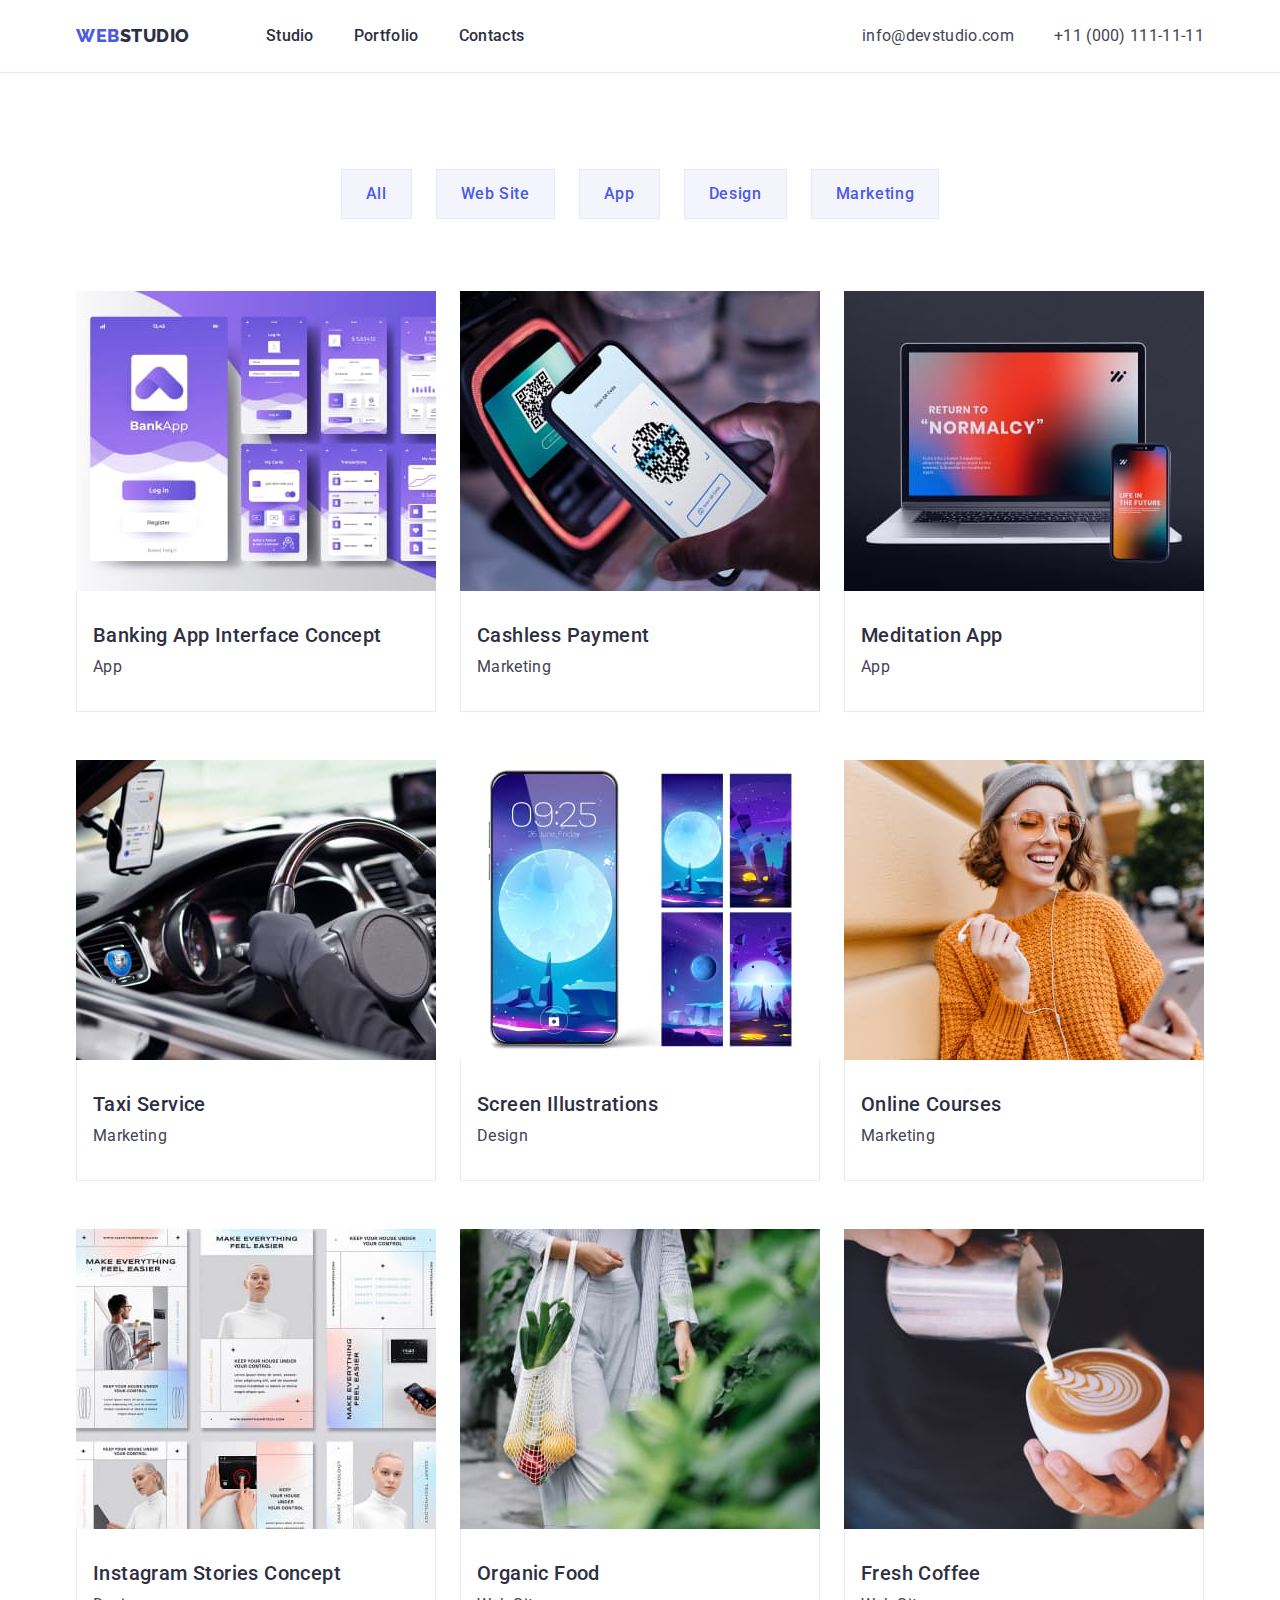
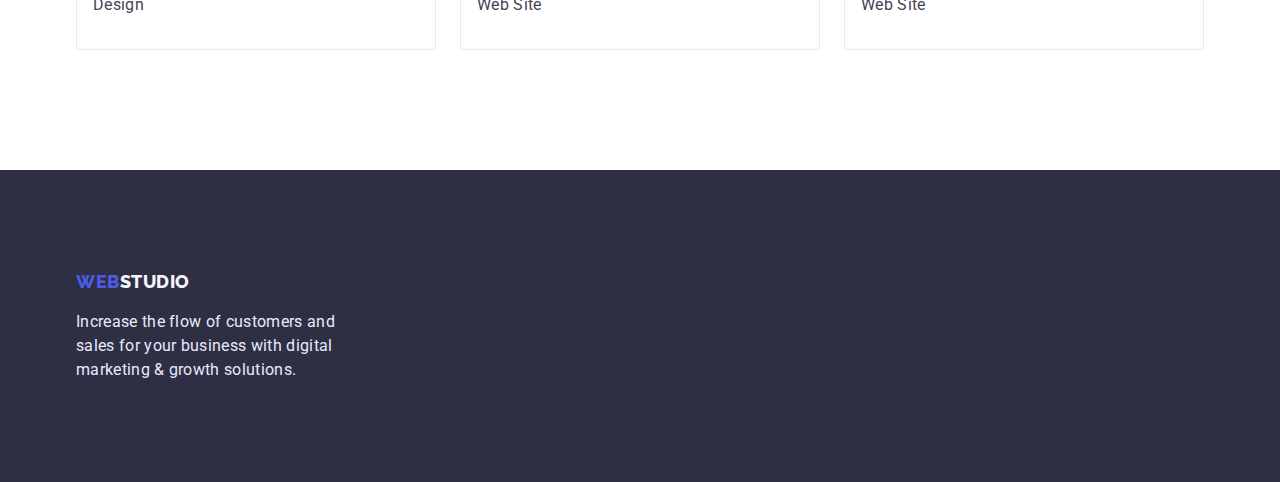
==== portfolio.html @ 7dfb2fb6 "Initial commit" ====
<!DOCTYPE html>
<html lang="en">

<head>
    <meta charset="UTF-8" />
    <meta http-equiv="X-UA-Compatible" content="IE=edge" />
    <meta name="viewport" content="width=device-width, initial-scale=1.0" />
    <title>Portfolio</title>
    <link rel="preconnect" href="https://fonts.googleapis.com" />
    <link rel="preconnect" href="https://fonts.gstatic.com" crossorigin />
    <link
        href="https://fonts.googleapis.com/css2?family=Raleway:wght@800&family=Roboto:wght@400;500;700;900&display=swap"
        rel="stylesheet" />
<link rel="stylesheet" href="https://cdnjs.cloudflare.com/ajax/libs/modern-normalize/1.0.0/modern-normalize.min.css" />
<link rel="stylesheet" href="./css/styles.css" />
</head>

<body class="body">

    <!--Header-->

<header class="header">
    <div class="header-container container">
        <nav class="header-nav">
            <a class="logo link" href="./index.html">Web<span class="header-logo">Studio</span></a>
            <ul class="header-list list">
    
                <li class="header-item">
                    <a class="header-link link" href="./index.html">Studio</a>
                </li>
                <li class="header-item">
                    <a class="header-link link" href="./portfolio.html">Portfolio</a>
                </li>
                <li class="header-item">
                    <a class="header-link link" href="">Contacts</a>
                </li>
    
            </ul>
        </nav>
        <address class="address">
            <ul class="address-list list">
                <li><a class="address-mail link" href="milto:info@devstudio.com">info@devstudio.com</a></li>
                <li><a class="address-mail link" href="tel:+110001111111">+11 (000) 111-11-11</a></li>
            </ul>
        </address>
    </div>
</header>

<!--Main-->

 <main>

    <!--Filters-->

    <section class="hero-none">
        <div class="portfolio-container container">
            <h1 hidden class="hidden">buttos</h1>
            <ul class="hero-list list">
                    <li class="hero-btn">
                        <button class="hero-btn-list button" type="button">All</button>
                    </li>
                    <li class="hero-btn">
                        <button class="hero-btn-list button" type="button">Web Site</button>
                    </li>
                    <li class="hero-btn">
                        <button class="hero-btn-list button" type="button">App</button>
                    </li>
                    <li class="hero-btn">
                        <button class="hero-btn-list button" type="button">Design</button>
                    </li>
                    <li class="hero-btn">
                        <button class="hero-btn-list button" type="button">Marketing</button>
                    </li>
                </ul>
                <ul class="title-list list">
                    <li class="title-item">
                        <a class="link" href=""><img class="title-img" src="./images/app-img-1.jpg" alt="app" width="360" height="300" />
                         <div class="title-img-text"> 
                              <h2 class="title-about">Banking App Interface Concept</h2>
                            <p class="title-text">App</p>
                        </div>
                        </a>
                    </li>
                    <li class="title-item">
                        <a class="link" href=""><img class="title-img" src="./images/marketing-img-1.jpg" alt="apps" width="360" height="300" />
                            <div class="title-img-text">
                                 <h2 class="title-about">Cashless Payment</h2>
                                <p class="title-text">Marketing</p>
                            </div>
                           
                        </a>
                    </li>
                    <li class="title-item">
                        <a class="link" href=""><img class="title-img" src="./images/app-img-2.jpg" alt="apps" width="360" height="300" />
                          <div class="title-img-text">
                            <h2 class="title-about">Meditation App</h2>
                            <p class="title-text">App</p>
                          </div>
                        </a>
                    </li>              
                    <li class="title-item">
                        <a class="link" href="">
                            <img class="title-img" src="./images/marketing-img-2.jpg" alt="marketing" width="360" height="300" />
                           <div class="title-img-text">
                            <h2 class="title-about">Taxi Service</h2>
                            <p class="title-text">Marketing</p>
                           </div>
                        </a>
                    </li>
                    <li class="title-item">
                        <a class="link" href="">
                            <img class="title-img" src="./images/design-img-1.jpg" alt="marketing" width="360" height="300" />
                         <div class="title-img-text">
                            <h2 class="title-about">Screen Illustrations</h2>
                            <p class="title-text">Design</p>
                         </div>
                        </a>
                    </li>
                    <li class="title-item">
                        <a class="link" href=""><img class="title-img" src="./images/marketing-img-3.jpg" alt="marketing" width="360" height="300" />
                           <div class="title-img-text">
                            <h2 class="title-about">Online Courses</h2>
                            <p class="title-text">Marketing</p>
                           </div>
                        </a>
                    </li>
                    <li class="title-item">
                        <a class="link" href=""><img class="title-img" src="./images/design-img-2.jpg" alt="sites" width="360" height="300" />
                      <div class="title-img-text">
                        <h2 class="title-about">Instagram Stories Concept</h2>
                        <p class="title-text">Design</p>
                      </div>
                        </a>
                    </li>
                    <li class="title-item">
                        <a class="link" href=""><img class="title-img" src="./images/site-img-1.jpg" alt="sites" width="360" height="300" />
                     <div class="title-img-text">
                        <h2 class="title-about">Organic Food</h2>
                        <p class="title-text">Web Site</p>
                     </div>
                        </a>
                    </li>
                    <li class="title-item">
                        <a class="link" href=""><img class="title-img" src="./images/site-img-2.jpg" alt="sites" width="360" height="300" />
                            <div class="title-img-text">
                                <h2 class="title-about">Fresh Coffee</h2>
                            <p class="title-text">Web Site</p>
                            </div>
                        </a>
                    </li>
                </ul>
        </div>
     </section>
</main>
    <footer class="footer">
        <div class="container">
          <div class="footer-container">
            <a class="logo link" href="./index.html">Web<span class="footer-logo">Studio</span></a>
            <p class="footer-text">Increase the flow of customers and sales for your business with digital marketing & growth solutions.
            </p>
           </div> 
        </div>
    </footer>
</body>

</html>
---- css/styles.css ----
body {
    font-family: 'Roboto', sans-serif;
    color: var(--address-title-color);
}
:root {
    --main-title-color: #ffffff;
    --second-title-color: #2E2F42;
    --address-title-color: #434455;
    --paragraph-title-font-family: 'Roboto', sans-serif;
    --color-cloud: #f4f4fd;
    --color-ocean: #404bbf;
    --color-iris: #4d5ae5;
    --color-grey: #2e2f42;
    --color-cornflower: #e7e9fc;
}

p,
h1,
h2,
h3,
h4,
h5,
h6 {
  margin: 0;
}

ul {
    padding-left: 0;
    margin: 0;
  }

button {
    cursor: pointer;
  }
  
address {
    font-style: normal;
  }

.container {
    width: 1158px;
    padding-left: 15px;
    padding-right: 15px;
    margin-left: auto;
    margin-right: auto;
    }  

img{
    display: block;
}

.link {
    text-decoration: none;
}
.list {
    list-style: none;
}

/*------------- logo ---------------*/

.logo {
    font-weight: 800;
    font-family: 'Raleway', sans-serif;
    font-size: 18px;
    line-height: 1.17;
    letter-spacing: 0.03em;
    text-transform: uppercase;
    color: var(--color-iris); 
}

.header-logo {
    font-weight: 800;
    font-size: 18px;
    line-height: 1.33;
    letter-spacing: 0.03em;
    text-transform: uppercase;
    color: var(--color-grey);
    margin-right: 76px;
}

.address {
    font-style: normal
}

.address-list {
    display: flex;
    gap: 40px;  
}

/*------------- header ---------------*/

.header-list {
    display: flex;
    align-items: center;
    gap: 40px;
  }

.header-nav {
    display: flex;
    margin-right: auto;
}  
.header {
    border-bottom: 1px solid var(--color-cornflower);
}

.header-container {
    padding-top: 24px;
    padding-bottom: 24px;
    display: flex;
    align-items: center;
    background-color:var(--main-title-color);
  }

.header-link {
    font-weight: 500;
    font-size: 16px;
    line-height: 1.5;
    letter-spacing: 0.02em;
    color: var(--color-grey);
    
}

.header-link:is(:hover,
:focus, :active) {
    color: var(--color-ocean);
}

.address-mail:is(:hover,
    :focus, :active) {
    color: var(--color-ocean);
}

.address-mail {
        font-weight: 400;
        font-size: 16px;
        line-height: 1.5;
        letter-spacing: 0.02em;
        color: var(--address-title-color);
}

.header-logo {
font-family: 'Raleway', sans-serif;
}
/*------------- solutios ---------------*/
.hero {
    padding-top: 188px;
    padding-bottom: 188px;
}

.hero-container {
    margin: 0px auto;
  }



.solutions-list {
    display: flex;
    gap: 24px;
}  

.solutions-item {
    width: calc((100%-72px) / 4);
}


    


.hero-title {
    font-weight: 700;
        font-size: 56px;
        line-height: 1.07;
        text-align: center;
        letter-spacing: 0.02em;
        color: var(--main-title-color);
        max-width: 496px;
        margin-left: auto;
        margin-right: auto;
        margin-bottom: 48px;
}
.hero-button {
    min-width: 169px;
    height: 56px;
    font-family: inherit;
    font-weight: 500;
    font-size: 16px;
    line-height: 1.5;   
    display: block;    
    letter-spacing: 0.04em;
    color: var(--main-title-color);
    cursor: pointer;
    background: var(--color-iris);
    box-shadow: 0px 4px 4px rgba(0, 0, 0, 0.15);
    border-radius: 4px;
    border: none;
    margin: 0 auto;   
}

.button:is(:hover, :focus, :active) {
    color: var(--main-title-color);
    background: var(--color-ocean);
}

.hero-none {
    padding-top: 96px;
    padding-bottom: 120px;
}
 
.hero-btn-list {
    ont-family: var(--paragraph-title-font-family);
    font-style: normal;
    font-weight: 500;
    font-size: 16px;
    line-height: 1.5;
    display: flex;
    align-items: center;
    text-align: center;
    letter-spacing: 0.04em;
    color: var(--color-iris);
    background: var(--color-cloud);
    cursor: pointer;
    display: flex;
    flex-direction: row;
    justify-content: center;
    align-items: center;
    padding: 12px 24px;
    border: 1px solid var(--color-cornflower);
}

.hero{
    background-color: var(--color-grey);
}

.solutions {
    padding-top: 120px;
    padding-bottom: 120px;
}

.solutions-item-text {
    font-weight: 500;
        font-size: 20px;
        line-height: 1.2;
        letter-spacing: 0.02em;
        color: var(--color-grey);
        margin-bottom: 8px;
}

.solutions-text {
    font-weight: 400;
        font-size: 16px;
        line-height: 1.5;
        letter-spacing: 0.02em;
        color: var(--address-title-color);
}
/*------------- doing ---------------*/
.doing {
    padding-bottom: 120px;
}
.doing-list {
    display: flex;
    gap: 24px;
}

.doing-titel {
    font-weight: 700;
        font-size: 36px;
        line-height: 1.11;
       text-align: center;
        letter-spacing: 0.02em;
        text-transform: capitalize;
        color: var(--color-grey);
        margin-bottom: 72px;
}
/*------------- team ---------------*/

.team {
    padding-top: 120px;
    padding-bottom: 170px;
    background-color: var(--color-cloud);
}

.team-title {
    font-weight: 700;
    font-size: 36px;
    line-height: 1.11;
    text-align: center;
    letter-spacing: 0.02em;
    text-transform: capitalize;
    color: var(--color-grey);
    margin-bottom: 72px;
}

.team-list {
    display: flex;
    gap: 24px;
}

.team-text {
    padding-top: 32px;
    padding-bottom: 32px;
    background-color: var(--main-title-color);
}

.team-item-titel {
    font-weight: 500;
        font-size: 20px;
        line-height: 1.2;
        text-align: center;
        letter-spacing: 0.02em;
        color: var(--color-grey);
        margin-bottom: 8px;
}

.team-item-text {font-weight: 400;
    font-size: 16px;
    line-height: 1.5;
    text-align: center;
    letter-spacing: 0.02em;
    color: var(--address-title-color);
}


/*------------- title ---------------*/


.title-img-text {
    background-color: var(--main-title-color);
    border-left: 1px solid var(--color-cornflower); 
    border-right: 1px solid var(--color-cornflower); 
    border-bottom: 1px solid var(--color-cornflower);
    padding-top: 32px;
    padding-bottom: 32px;
    padding-left: 16px;
    padding-right: 16px;
}

.title-img {
    width: 360px;
    height: 300px;
    left: 0px;
    top: 0px;
    background: linear-gradient(
        0deg,
        rgba(77, 90, 229, 0.1),
        rgba(77, 90, 229, 0.1)
      ),
      url(4074365.jpg);
    background-blend-mode: soft-light, normal;
    mix-blend-mode: normal;
    }
  

.portfolio-container {
    
  } 

.title-about {
    font-weight: 500;
    font-size: 20px;
    line-height: 1.2;
    letter-spacing: 0.02em;
    color: var(--color-grey);
    margin-bottom: 8px;
    
}

.title-text {
    font-weight: 400;
    font-size: 16px;
    line-height: 1.5;
    letter-spacing: 0.02em;
    color: var(--address-title-color);
}

.title-item {
    width: calc((100% - 48px) / 3);
}

.title-list {
  display: flex;
  flex-wrap: wrap;
  gap: 48px 24px;
}


/*------------- filters---------------*/
.hero-list {
  margin-bottom: 72px;
  display: flex;
  justify-content: center;
  gap: 24px;
}

.hidden {
    margin: 0 auto;
}
/*------------- footer ---------------*/

.footer-container {
    max-width: 264px;
}


.footer-logo {
    font-weight: 800;
    font-size: 18px;
    line-height: 1.33;
    letter-spacing: 0.03em;
    text-transform: uppercase;
    color: var(--color-cloud);
}

.footer-text {
    font-weight: 400;
    font-size: 16px;
    line-height: 1.5;
    letter-spacing: 0.02em;
    color: var(--color-cornflower);
    margin-top: 16px;
}

.footer {
    padding-top: 100px;
    padding-bottom: 100px;
    background-color: var(--color-grey);
}
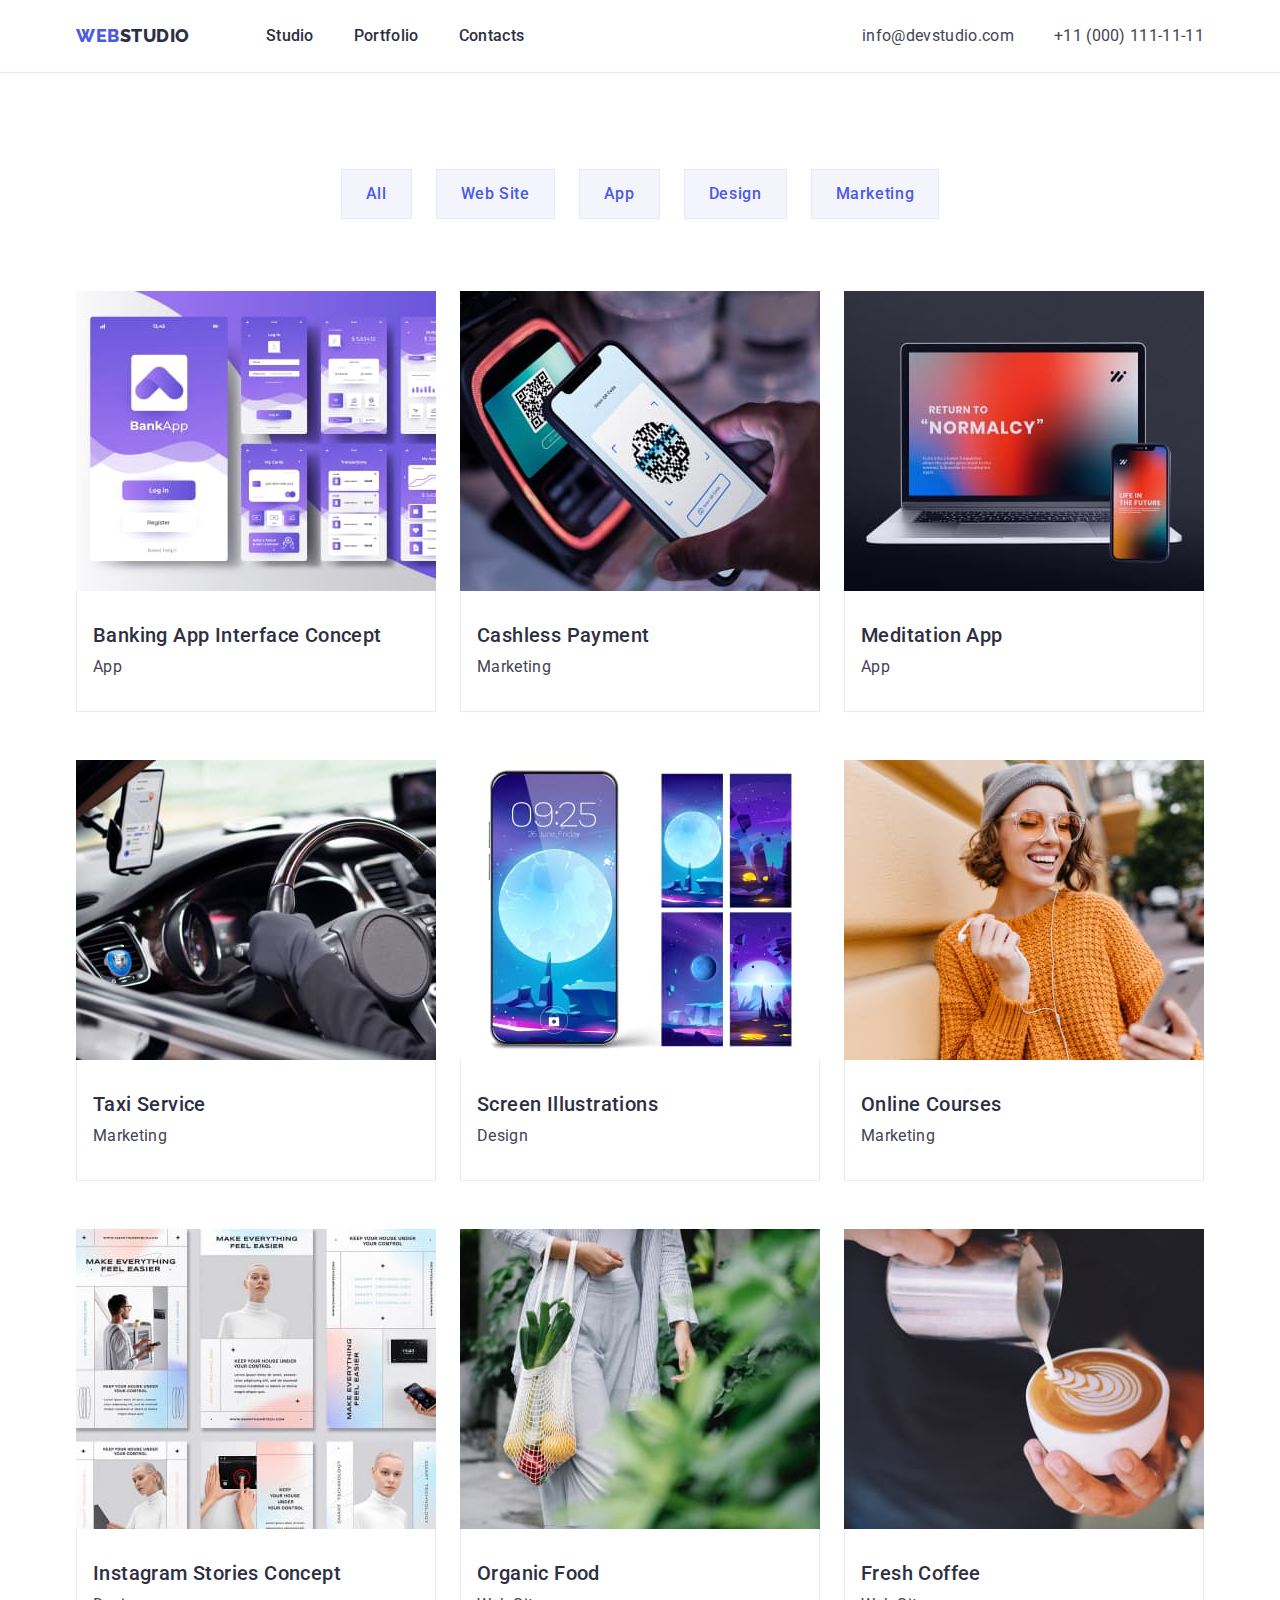
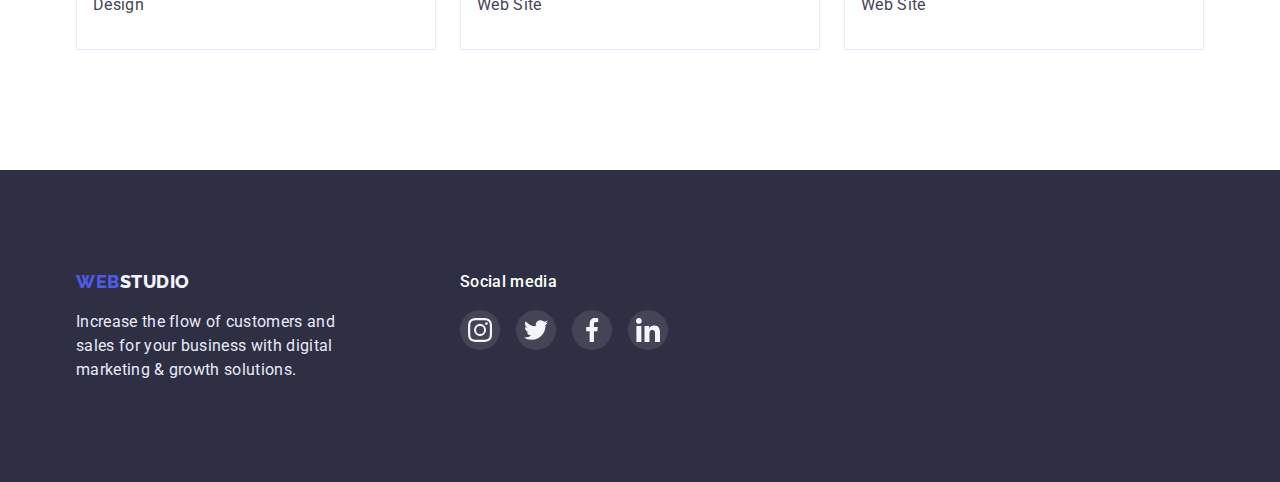
==== commit 6dc0f937: "HW4" ====
--- a/portfolio.html
+++ b/portfolio.html
@@ -74,7 +74,7 @@
                 </ul>
                 <ul class="title-list list">
                     <li class="title-item">
-                        <a class="link" href=""><img class="title-img" src="./images/app-img-1.jpg" alt="app" width="360" height="300" />
+                        <a class="link link-shadow" href=""><img class="title-img" src="./images/app-img-1.jpg" alt="app" width="360" height="300" />
                          <div class="title-img-text"> 
                               <h2 class="title-about">Banking App Interface Concept</h2>
                             <p class="title-text">App</p>
@@ -82,7 +82,7 @@
                         </a>
                     </li>
                     <li class="title-item">
-                        <a class="link" href=""><img class="title-img" src="./images/marketing-img-1.jpg" alt="apps" width="360" height="300" />
+                        <a class="link link-shadow" href=""><img class="title-img" src="./images/marketing-img-1.jpg" alt="apps" width="360" height="300" />
                             <div class="title-img-text">
                                  <h2 class="title-about">Cashless Payment</h2>
                                 <p class="title-text">Marketing</p>
@@ -91,7 +91,7 @@
                         </a>
                     </li>
                     <li class="title-item">
-                        <a class="link" href=""><img class="title-img" src="./images/app-img-2.jpg" alt="apps" width="360" height="300" />
+                        <a class="link link-shadow" href=""><img class="title-img" src="./images/app-img-2.jpg" alt="apps" width="360" height="300" />
                           <div class="title-img-text">
                             <h2 class="title-about">Meditation App</h2>
                             <p class="title-text">App</p>
@@ -99,7 +99,7 @@
                         </a>
                     </li>              
                     <li class="title-item">
-                        <a class="link" href="">
+                        <a class="link link-shadow" href="">
                             <img class="title-img" src="./images/marketing-img-2.jpg" alt="marketing" width="360" height="300" />
                            <div class="title-img-text">
                             <h2 class="title-about">Taxi Service</h2>
@@ -108,7 +108,7 @@
                         </a>
                     </li>
                     <li class="title-item">
-                        <a class="link" href="">
+                        <a class="link link-shadow" href="">
                             <img class="title-img" src="./images/design-img-1.jpg" alt="marketing" width="360" height="300" />
                          <div class="title-img-text">
                             <h2 class="title-about">Screen Illustrations</h2>
@@ -117,7 +117,7 @@
                         </a>
                     </li>
                     <li class="title-item">
-                        <a class="link" href=""><img class="title-img" src="./images/marketing-img-3.jpg" alt="marketing" width="360" height="300" />
+                        <a class="link link-shadow" href=""><img class="title-img" src="./images/marketing-img-3.jpg" alt="marketing" width="360" height="300" />
                            <div class="title-img-text">
                             <h2 class="title-about">Online Courses</h2>
                             <p class="title-text">Marketing</p>
@@ -125,7 +125,7 @@
                         </a>
                     </li>
                     <li class="title-item">
-                        <a class="link" href=""><img class="title-img" src="./images/design-img-2.jpg" alt="sites" width="360" height="300" />
+                        <a class="link link-shadow" href=""><img class="title-img" src="./images/design-img-2.jpg" alt="sites" width="360" height="300" />
                       <div class="title-img-text">
                         <h2 class="title-about">Instagram Stories Concept</h2>
                         <p class="title-text">Design</p>
@@ -133,7 +133,7 @@
                         </a>
                     </li>
                     <li class="title-item">
-                        <a class="link" href=""><img class="title-img" src="./images/site-img-1.jpg" alt="sites" width="360" height="300" />
+                        <a class="link link-shadow" href=""><img class="title-img" src="./images/site-img-1.jpg" alt="sites" width="360" height="300" />
                      <div class="title-img-text">
                         <h2 class="title-about">Organic Food</h2>
                         <p class="title-text">Web Site</p>
@@ -141,7 +141,7 @@
                         </a>
                     </li>
                     <li class="title-item">
-                        <a class="link" href=""><img class="title-img" src="./images/site-img-2.jpg" alt="sites" width="360" height="300" />
+                        <a class="link link-shadow" href=""><img class="title-img" src="./images/site-img-2.jpg" alt="sites" width="360" height="300" />
                             <div class="title-img-text">
                                 <h2 class="title-about">Fresh Coffee</h2>
                             <p class="title-text">Web Site</p>
@@ -152,15 +152,51 @@
         </div>
      </section>
 </main>
-    <footer class="footer">
-        <div class="container">
-          <div class="footer-container">
-            <a class="logo link" href="./index.html">Web<span class="footer-logo">Studio</span></a>
-            <p class="footer-text">Increase the flow of customers and sales for your business with digital marketing & growth solutions.
-            </p>
-           </div> 
-        </div>
-    </footer>
+<footer class="footer">
+    <div class="container container-main">
+      <div class="footer-container">
+        <a class="logo link" href="./index.html">Web<span class="footer-logo">Studio</span></a>
+        <p class="footer-text">Increase the flow of customers and sales for your business with digital marketing & growth solutions.
+        </p>
+       </div> 
+    
+      <div class="footer-soc-wrap">
+      <h3 class="footer-item-title">Social media</h3>
+      <ul class="footer-soc-list list">
+        <li class="footer-soc-item">
+          <a href="" class="footer-soc-link" target="_blank" rel="noopener noreferrer nofollow"
+            ><svg width="24" height="24" class="footer-soc-icon">
+              <use
+                href="./images/icons.svg#icon-instagram"
+              ></use></svg></a>
+        </li>
+        <li class="footer-soc-item">
+          <a href="" class="footer-soc-link" target="_blank" rel="noopener noreferrer nofollow"
+            ><svg width="24" height="24" class="footer-soc-icon">
+              <use
+                href="./images/icons.svg#icon-twitter"
+              ></use>
+            </svg></a></li>
+              <li class="footer-soc-item">
+               <a href="" class="footer-soc-link"
+                ><svg width="24" height="24" class="footer-soc-icon">
+                  <use
+                    href="./images/icons.svg#icon-facebook"
+                  ></use></svg></a>
+            </li>
+            <li class="footer-soc-item">
+              <a href="" class="footer-soc-link" 
+                ><svg width="24" height="24" class="footer-soc-icon">
+                  <use
+                    href="./images/icons.svg#icon-linkedin"
+                  ></use>
+                </svg>
+              </a>
+            </li>
+        </ul>
+      </div>
+    </div>
+  </footer>
 </body>
 
 </html>--- a/css/styles.css
+++ b/css/styles.css
@@ -4,7 +4,6 @@
 }
 :root {
     --main-title-color: #ffffff;
-    --second-title-color: #2E2F42;
     --address-title-color: #434455;
     --paragraph-title-font-family: 'Roboto', sans-serif;
     --color-cloud: #f4f4fd;
@@ -12,6 +11,8 @@
     --color-iris: #4d5ae5;
     --color-grey: #2e2f42;
     --color-cornflower: #e7e9fc;
+    --color-light-slate: #8e8f99;
+    --color-green: #31d0aa;
 }
 
 p,
@@ -145,6 +146,18 @@
 .hero {
     padding-top: 188px;
     padding-bottom: 188px;
+    background-color: var(--color-grey);
+    box-shadow: 0px 4px 4px rgba(0, 0, 0, 0.25);
+    background-image: linear-gradient(
+        rgba(46, 47, 66, 0.7),
+        rgba(46, 47, 66, 0.7)
+    ), url(../images/people-office\ 1.jpg);
+    background-repeat: no-repeat;
+    background-position: center;
+    background-size: cover;
+    max-width: 1440px;
+    justify-content: center;
+
 }
 
 .hero-container {
@@ -160,6 +173,19 @@
 
 .solutions-item {
     width: calc((100%-72px) / 4);
+}
+
+.solution-symbol {
+    display: flex;
+    content: '';
+    height: 112px;
+    background-color: var(--color-cloud);
+    background-repeat: no-repeat;
+    background-size: contain;
+    margin-bottom: 8px;
+    background-position: center;
+    align-items: center;
+    justify-content: center;
 }
 
 
@@ -207,7 +233,7 @@
 }
  
 .hero-btn-list {
-    ont-family: var(--paragraph-title-font-family);
+    font-family: var(--paragraph-title-font-family);
     font-style: normal;
     font-weight: 500;
     font-size: 16px;
@@ -225,10 +251,6 @@
     align-items: center;
     padding: 12px 24px;
     border: 1px solid var(--color-cornflower);
-}
-
-.hero{
-    background-color: var(--color-grey);
 }
 
 .solutions {
@@ -261,15 +283,15 @@
     gap: 24px;
 }
 
-.doing-titel {
+.doing-title {
     font-weight: 700;
-        font-size: 36px;
-        line-height: 1.11;
-       text-align: center;
-        letter-spacing: 0.02em;
-        text-transform: capitalize;
-        color: var(--color-grey);
-        margin-bottom: 72px;
+    font-size: 36px;
+    line-height: 1.11;
+    text-align: center;
+    letter-spacing: 0.02em;
+    text-transform: capitalize;
+    color: var(--color-grey);
+    margin-bottom: 72px;
 }
 /*------------- team ---------------*/
 
@@ -290,6 +312,17 @@
     margin-bottom: 72px;
 }
 
+.customers-title {
+font-weight: 700;
+font-size: 36px;
+line-height: 1.11;
+text-align: center;
+letter-spacing: 0.02em;
+text-transform: capitalize;
+color: var(--color-grey);
+margin-bottom: 72px;
+}
+
 .team-list {
     display: flex;
     gap: 24px;
@@ -317,8 +350,82 @@
     text-align: center;
     letter-spacing: 0.02em;
     color: var(--address-title-color);
-}
-
+    margin-bottom: 8px;
+}
+
+.team-soc-list {
+    display: flex;
+    justify-content: center;
+    gap: 24px;
+}
+
+.team-soc-item {
+    width: 44px;
+    height: 44px;
+
+}
+.team-soc-link {
+    width: 100%;
+    height: 100%;
+    border-radius: 50%;
+    background-color: var(--color-iris);
+    display: flex;
+    align-items: center;
+    justify-content: center;
+
+}
+
+.team-soc-icon {
+    
+}
+
+.team-soc-link:hover,:focus {
+ background-color: var(--color-ocean);
+}
+
+/*-------------customers--------------*/
+
+.customers {
+    padding-top: 120px;
+    padding-bottom: 120px;
+}
+
+.customers-title {
+    margin-bottom: 72px;
+}
+.customers-list {
+  display: flex;
+  justify-content: center;
+  gap: 24px;
+}
+
+.customers-name {
+    
+}
+
+.customers-company {
+    width: calc((100% - 120px) / 6);
+  height: 88px;
+}
+
+.customers-link {
+    width: 100%;
+    height: 100%;
+    display: flex;
+    align-items: center;
+    justify-content: center;
+    border: 1px solid var(--color-light-slate);
+    border-radius: 5px;
+    fill: var(--color-light-slate);
+}
+
+.customers-link:is(:hover, :focus) {
+    border: 1px solid var(--color-ocean) ;
+}
+
+.customers-link:is(:hover, :focus) {
+    fill: var(--color-ocean);
+}
 
 /*------------- title ---------------*/
 
@@ -348,6 +455,9 @@
     background-blend-mode: soft-light, normal;
     mix-blend-mode: normal;
     }
+
+.link-shadow:hover {box-shadow: 0px 1px 6px rgba(46, 47, 66, 0.08),
+    0px 1px 1px rgba(46, 47, 66, 0.16), 0px 2px 1px rgba(46, 47, 66, 0.08); display: block;}
   
 
 .portfolio-container {
@@ -383,6 +493,8 @@
 }
 
 
+
+
 /*------------- filters---------------*/
 .hero-list {
   margin-bottom: 72px;
@@ -391,6 +503,20 @@
   gap: 24px;
 }
 
+.hero-list .hero-btn-list:hover{color: var(--main-title-color);background-color: var(--color-ocean);
+    box-shadow: 0px 3px 1px rgba(0, 0, 0, 0.1), 0px 2px 1px rgba(0, 0, 0, 0.08),
+    0px 2px 2px rgba(0, 0, 0, 0.12);border-color:var(--color-ocean) ;
+}
+
+.hero-list .hero-btn-list:focus{
+    color: var(--main-title-color);background-color: var(--color-ocean);
+}
+    
+.hero-list :last-child {margin-right: 0px;}
+    
+
+
+
 .hidden {
     margin: 0 auto;
 }
@@ -398,6 +524,11 @@
 
 .footer-container {
     max-width: 264px;
+    display: inline-block;
+}
+
+.container-main {
+    display: flex;
 }
 
 
@@ -423,4 +554,47 @@
     padding-top: 100px;
     padding-bottom: 100px;
     background-color: var(--color-grey);
+}
+
+.footer-item-title {
+    font-weight: 500;
+  font-size: 16px;
+  line-height: 1.5;
+  letter-spacing: 0.02em; 
+  color: var(--main-title-color);
+  text-align: left; 
+  margin-bottom: 16px;
+}
+
+.footer-soc-list {
+    display: flex;
+    gap: 16px;
+    justify-content: center;
+
+  }
+
+.footer-soc-item {
+    width: 40px;
+    height: 40px;
+    
+    }
+  
+.footer-soc-link {
+    width: 100%;
+    height: 100%;
+    border-radius: 50%;
+    background-color: rgba(255, 255, 255, 0.1);
+    display: flex;
+    align-items: center;
+    justify-content: center;
+    fill: var(--color-cloud);
+  }
+
+.footer-soc-link:is(:hover, :focus) {
+    background-color: var(--color-green);
+
+  }
+
+.footer-soc-wrap {
+margin-left: 120px;
 }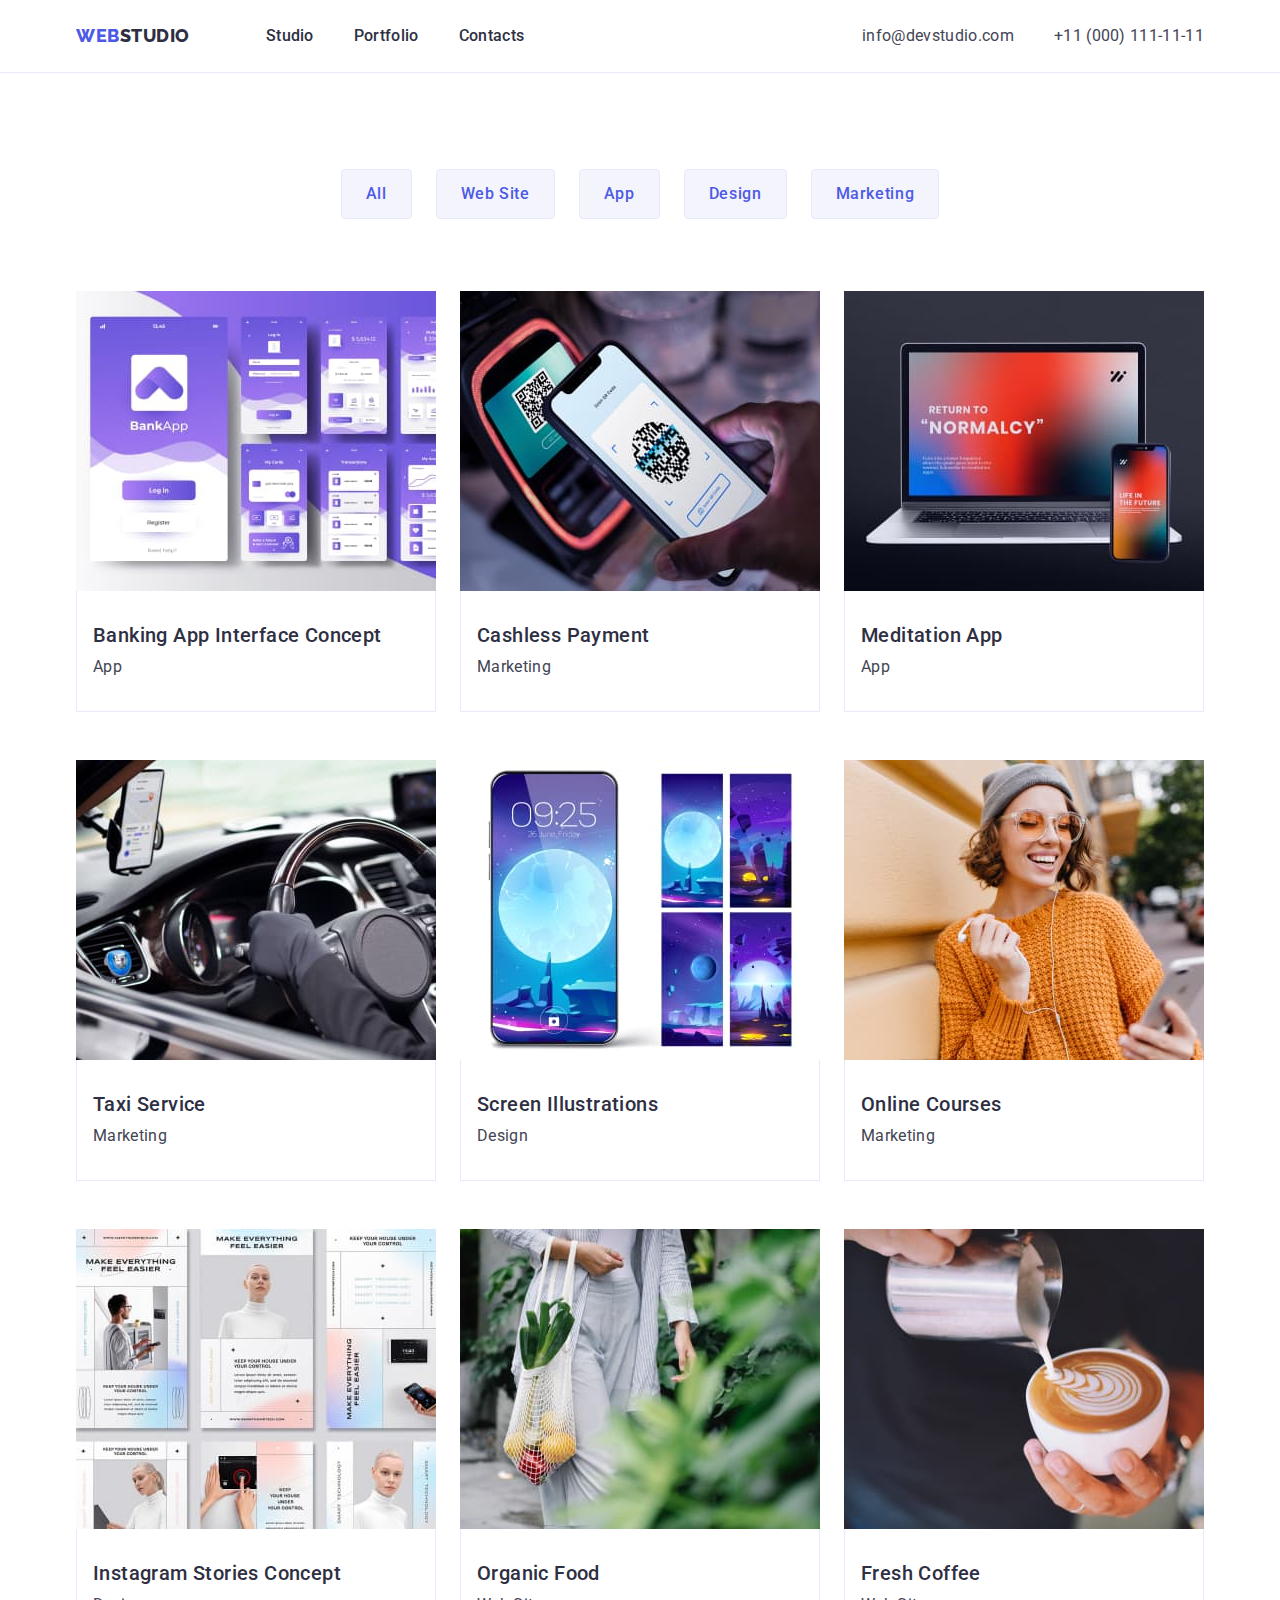
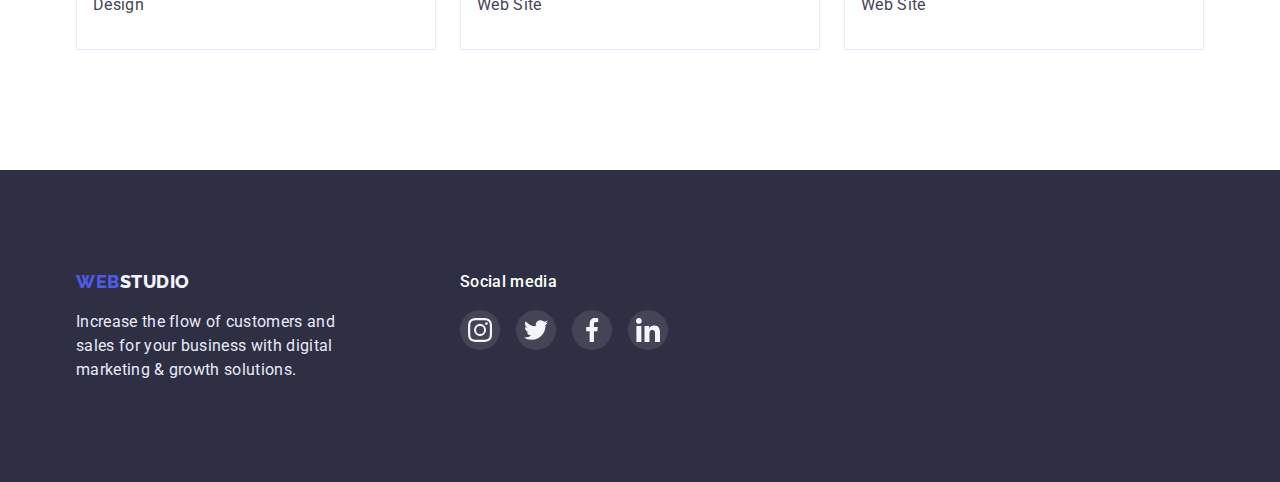
==== commit b08a8e98: "fix customers)))" ====
--- a/portfolio.html
+++ b/portfolio.html
@@ -48,7 +48,7 @@
 
 <!--Main-->
 
- <main>
+<main>
 
     <!--Filters-->
 
@@ -75,7 +75,7 @@
                 <ul class="title-list list">
                     <li class="title-item">
                         <a class="link link-shadow" href=""><img class="title-img" src="./images/app-img-1.jpg" alt="app" width="360" height="300" />
-                         <div class="title-img-text"> 
+                        <div class="title-img-text"> 
                               <h2 class="title-about">Banking App Interface Concept</h2>
                             <p class="title-text">App</p>
                         </div>
@@ -84,11 +84,10 @@
                     <li class="title-item">
                         <a class="link link-shadow" href=""><img class="title-img" src="./images/marketing-img-1.jpg" alt="apps" width="360" height="300" />
                             <div class="title-img-text">
-                                 <h2 class="title-about">Cashless Payment</h2>
+                                <h2 class="title-about">Cashless Payment</h2>
                                 <p class="title-text">Marketing</p>
                             </div>
-                           
-                        </a>
+                          </a>
                     </li>
                     <li class="title-item">
                         <a class="link link-shadow" href=""><img class="title-img" src="./images/app-img-2.jpg" alt="apps" width="360" height="300" />
@@ -101,27 +100,27 @@
                     <li class="title-item">
                         <a class="link link-shadow" href="">
                             <img class="title-img" src="./images/marketing-img-2.jpg" alt="marketing" width="360" height="300" />
-                           <div class="title-img-text">
+                          <div class="title-img-text">
                             <h2 class="title-about">Taxi Service</h2>
                             <p class="title-text">Marketing</p>
-                           </div>
+                          </div>
                         </a>
                     </li>
                     <li class="title-item">
                         <a class="link link-shadow" href="">
                             <img class="title-img" src="./images/design-img-1.jpg" alt="marketing" width="360" height="300" />
-                         <div class="title-img-text">
+                          <div class="title-img-text">
                             <h2 class="title-about">Screen Illustrations</h2>
                             <p class="title-text">Design</p>
-                         </div>
+                          </div>
                         </a>
                     </li>
                     <li class="title-item">
                         <a class="link link-shadow" href=""><img class="title-img" src="./images/marketing-img-3.jpg" alt="marketing" width="360" height="300" />
-                           <div class="title-img-text">
+                          <div class="title-img-text">
                             <h2 class="title-about">Online Courses</h2>
                             <p class="title-text">Marketing</p>
-                           </div>
+                          </div>
                         </a>
                     </li>
                     <li class="title-item">
@@ -134,10 +133,10 @@
                     </li>
                     <li class="title-item">
                         <a class="link link-shadow" href=""><img class="title-img" src="./images/site-img-1.jpg" alt="sites" width="360" height="300" />
-                     <div class="title-img-text">
+                    <div class="title-img-text">
                         <h2 class="title-about">Organic Food</h2>
                         <p class="title-text">Web Site</p>
-                     </div>
+                    </div>
                         </a>
                     </li>
                     <li class="title-item">
@@ -150,7 +149,7 @@
                     </li>
                 </ul>
         </div>
-     </section>
+    </section>
 </main>
 <footer class="footer">
     <div class="container container-main">
@@ -158,7 +157,7 @@
         <a class="logo link" href="./index.html">Web<span class="footer-logo">Studio</span></a>
         <p class="footer-text">Increase the flow of customers and sales for your business with digital marketing & growth solutions.
         </p>
-       </div> 
+      </div> 
     
       <div class="footer-soc-wrap">
       <h3 class="footer-item-title">Social media</h3>
@@ -178,7 +177,7 @@
               ></use>
             </svg></a></li>
               <li class="footer-soc-item">
-               <a href="" class="footer-soc-link"
+              <a href="" class="footer-soc-link"
                 ><svg width="24" height="24" class="footer-soc-icon">
                   <use
                     href="./images/icons.svg#icon-facebook"
--- a/css/styles.css
+++ b/css/styles.css
@@ -52,6 +52,7 @@
 
 .link {
     text-decoration: none;
+    display: block;
 }
 .list {
     list-style: none;
@@ -156,8 +157,8 @@
     background-position: center;
     background-size: cover;
     max-width: 1440px;
-    justify-content: center;
-
+    margin-left: auto;
+    margin-right: auto;
 }
 
 .hero-container {
@@ -172,18 +173,14 @@
 }  
 
 .solutions-item {
-    width: calc((100%-72px) / 4);
+    width: calc((100% - 72px) / 4);
 }
 
 .solution-symbol {
     display: flex;
-    content: '';
     height: 112px;
     background-color: var(--color-cloud);
-    background-repeat: no-repeat;
-    background-size: contain;
     margin-bottom: 8px;
-    background-position: center;
     align-items: center;
     justify-content: center;
 }
@@ -249,6 +246,7 @@
     flex-direction: row;
     justify-content: center;
     align-items: center;
+    border-radius: 4px;
     padding: 12px 24px;
     border: 1px solid var(--color-cornflower);
 }
@@ -334,6 +332,13 @@
     background-color: var(--main-title-color);
 }
 
+.team-item {
+    width: calc((100% - 72px) / 3);
+  box-shadow: 0px 1px 6px rgba(46, 47, 66, 0.08),
+    0px 1px 1px rgba(46, 47, 66, 0.16), 0px 2px 1px rgba(46, 47, 66, 0.08);
+  border-radius: 0px 0px 4px 4px; 
+}
+
 .team-item-titel {
     font-weight: 500;
         font-size: 20px;
@@ -360,8 +365,8 @@
 }
 
 .team-soc-item {
-    width: 44px;
-    height: 44px;
+    width: 40px;
+    height: 40px;
 
 }
 .team-soc-link {
@@ -379,7 +384,7 @@
     
 }
 
-.team-soc-link:hover,:focus {
+.team-soc-link:hover, :focus {
  background-color: var(--color-ocean);
 }
 
@@ -390,7 +395,12 @@
     padding-bottom: 120px;
 }
 
+.customers-container {
+
+}
+
 .customers-title {
+    
     margin-bottom: 72px;
 }
 .customers-list {
@@ -405,7 +415,8 @@
 
 .customers-company {
     width: calc((100% - 120px) / 6);
-  height: 88px;
+    height: 88px;
+    color: var();
 }
 
 .customers-link {
@@ -415,18 +426,23 @@
     align-items: center;
     justify-content: center;
     border: 1px solid var(--color-light-slate);
-    border-radius: 5px;
-    fill: var(--color-light-slate);
-}
-
-.customers-link:is(:hover, :focus) {
-    border: 1px solid var(--color-ocean) ;
-}
-
-.customers-link:is(:hover, :focus) {
+    border-radius: 4px;
+    color: var(--color-light-slate)
+}
+
+.customers-icon {
+    fill: currentColor;
+}
+
+.customers-link:hover,
+.customers-link:focus {
+    border: 1px solid var(--color-ocean);
+}
+
+.customers-link:focus .customers-icon,
+.customers-link:hover .customers-icon  {
     fill: var(--color-ocean);
 }
-
 /*------------- title ---------------*/
 
 
@@ -456,8 +472,10 @@
     mix-blend-mode: normal;
     }
 
-.link-shadow:hover {box-shadow: 0px 1px 6px rgba(46, 47, 66, 0.08),
-    0px 1px 1px rgba(46, 47, 66, 0.16), 0px 2px 1px rgba(46, 47, 66, 0.08); display: block;}
+.link-shadow:hover {
+    box-shadow: 0px 1px 6px rgba(46, 47, 66, 0.08),
+    0px 1px 1px rgba(46, 47, 66, 0.16), 0px 2px 1px rgba(46, 47, 66, 0.08); 
+}
   
 
 .portfolio-container {
